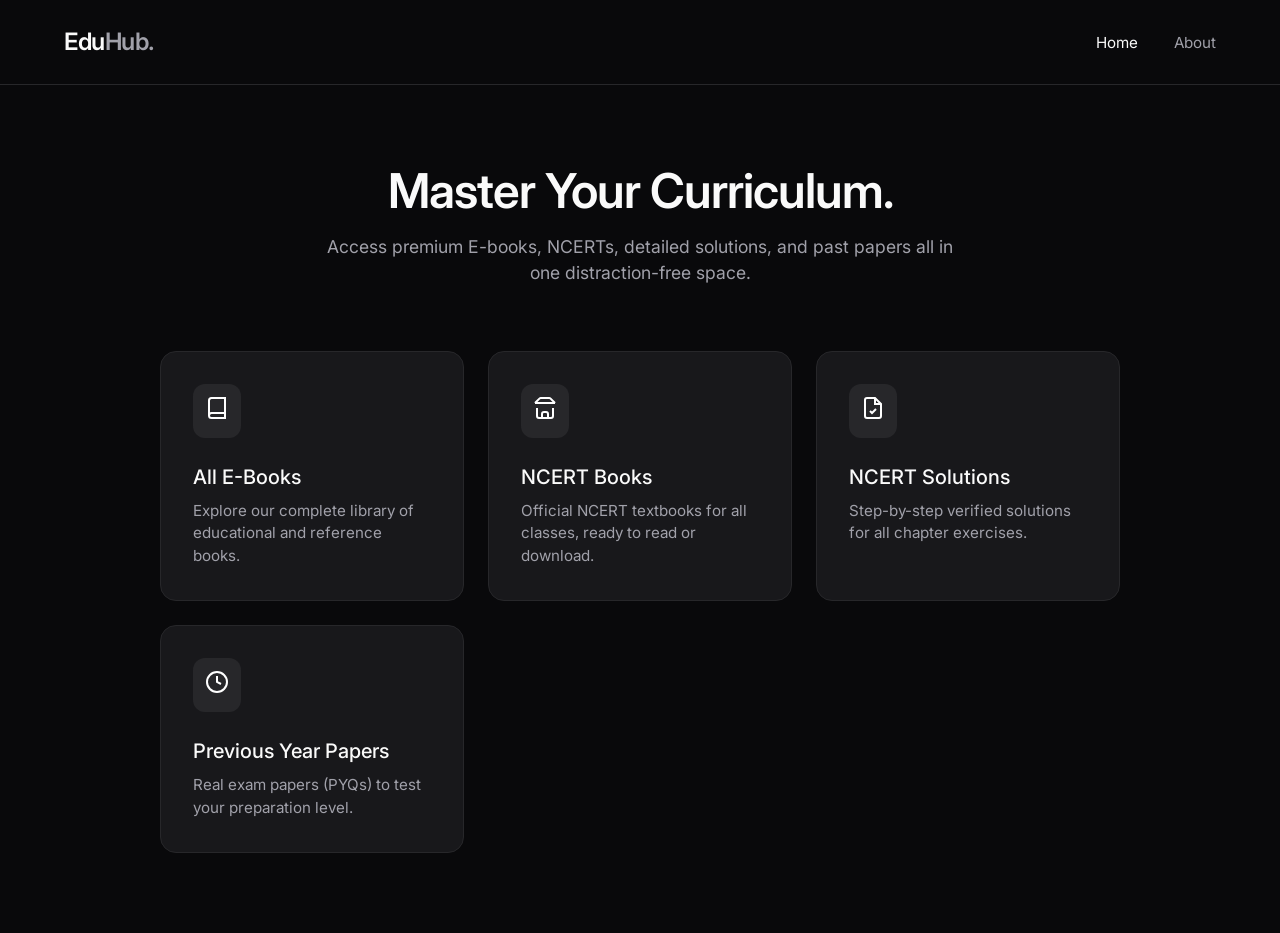
==== index.html @ a1a1a80e "Update index.html" ====
<!DOCTYPE html>
<html lang="en">
<head>
    <meta charset="UTF-8">
    <meta name="viewport" content="width=device-width, initial-scale=1.0">
    <title>EduHub | Premium Learning</title>
    <link rel="preconnect" href="https://fonts.googleapis.com">
    <link rel="preconnect" href="https://fonts.gstatic.com" crossorigin>
    <link href="https://fonts.googleapis.com/css2?family=Inter:wght@400;500;600&display=swap" rel="stylesheet">
    <link rel="stylesheet" href="style.css">
</head>
<body>

    <nav class="navbar">
        <div class="logo">Edu<span>Hub.</span></div>
        <div class="nav-links">
            <a href="#" class="active">Home</a>
            <a href="#">About</a>
        </div>
    </nav>

    <header class="hero">
        <h1 class="hero-title">Master Your Curriculum.</h1>
        <p class="hero-subtitle">Access premium E-books, NCERTs, detailed solutions, and past papers all in one distraction-free space.</p>
    </header>

    <main class="container">
        <div class="category-grid">
            
           <a href="ebooks.html" style="text-decoration: none; color: inherit;">
    <div class="category-card" data-target="all-books">
        <div class="card-icon">
           <svg width="24" height="24" viewBox="0 0 24 24" fill="none" stroke="currentColor" stroke-width="2"><path d="M4 19.5v-15A2.5 2.5 0 0 1 6.5 2H20v20H6.5a2.5 2.5 0 0 1 0-5H20"></path></svg>
        </div>
        <h3>All E-Books</h3>
        <p>Explore our complete library of educational and reference books.</p>
    </div>
           </a>
            

            <div class="category-card" data-target="ncert-books">
                <div class="card-icon">
                    <svg width="24" height="24" viewBox="0 0 24 24" fill="none" stroke="currentColor" stroke-width="2"><path d="m2 7 4.41-4.41A2 2 0 0 1 7.83 2h8.34a2 2 0 0 1 1.42.59L22 7"></path><path d="M4 12v8a2 2 0 0 0 2 2h12a2 2 0 0 0 2-2v-8"></path><path d="M15 22v-4a2 2 0 0 0-2-2h-2a2 2 0 0 0-2 2v4"></path><path d="M2 7h20"></path></svg>
                </div>
                <h3>NCERT Books</h3>
                <p>Official NCERT textbooks for all classes, ready to read or download.</p>
            </div>

            <div class="category-card" data-target="ncert-solutions">
                <div class="card-icon">
                    <svg width="24" height="24" viewBox="0 0 24 24" fill="none" stroke="currentColor" stroke-width="2"><path d="M14 2H6a2 2 0 0 0-2 2v16a2 2 0 0 0 2 2h12a2 2 0 0 0 2-2V8z"></path><path d="M14 2v6h6"></path><path d="m9 15 2 2 4-4"></path></svg>
                </div>
                <h3>NCERT Solutions</h3>
                <p>Step-by-step verified solutions for all chapter exercises.</p>
            </div>

            <div class="category-card" data-target="pyq-papers">
                <div class="card-icon">
                    <svg width="24" height="24" viewBox="0 0 24 24" fill="none" stroke="currentColor" stroke-width="2"><circle cx="12" cy="12" r="10"></circle><polyline points="12 6 12 12 16 14"></polyline></svg>
                </div>
                <h3>Previous Year Papers</h3>
                <p>Real exam papers (PYQs) to test your preparation level.</p>
            </div>

        </div>
    </main>

    <script src="script.js"></script>
</body>
</html>
---- style.css ----
/* ==================== VARIABLES ==================== */
:root {
    --bg-main: #09090b; /* Very dark zinc */
    --bg-card: #18181b; /* Slightly lighter zinc for cards */
    --text-primary: #fafafa;
    --text-muted: #a1a1aa;
    --border-color: #27272a;
    --accent: #ffffff;
    --font-main: 'Inter', sans-serif;
}

* {
    margin: 0;
    padding: 0;
    box-sizing: border-box;
}

body {
    font-family: var(--font-main);
    background-color: var(--bg-main);
    color: var(--text-primary);
    line-height: 1.5;
    -webkit-font-smoothing: antialiased;
}

/* ==================== NAVBAR ==================== */
.navbar {
    display: flex;
    justify-content: space-between;
    align-items: center;
    padding: 1.5rem 5%;
    border-bottom: 1px solid var(--border-color);
}

.logo {
    font-size: 1.5rem;
    font-weight: 600;
    letter-spacing: -0.5px;
}

.logo span {
    color: var(--text-muted);
}

.nav-links a {
    color: var(--text-muted);
    text-decoration: none;
    margin-left: 2rem;
    font-size: 0.95rem;
    transition: color 0.2s;
}

.nav-links a:hover, .nav-links a.active {
    color: var(--text-primary);
}

/* ==================== HERO SECTION ==================== */
.hero {
    text-align: center;
    padding: 5rem 20px 4rem;
    max-width: 700px;
    margin: 0 auto;
}

.hero-title {
    font-size: 3rem;
    font-weight: 600;
    letter-spacing: -1px;
    margin-bottom: 1rem;
    line-height: 1.1;
}

.hero-subtitle {
    font-size: 1.1rem;
    color: var(--text-muted);
}

/* ==================== CATEGORY GRID ==================== */
.container {
    max-width: 1000px;
    margin: 0 auto;
    padding: 0 20px 5rem;
}

.category-grid {
    display: grid;
    grid-template-columns: repeat(auto-fit, minmax(280px, 1fr));
    gap: 1.5rem;
}

.category-card {
    background-color: var(--bg-card);
    border: 1px solid var(--border-color);
    border-radius: 16px;
    padding: 2rem;
    cursor: pointer;
    transition: all 0.3s ease;
    display: flex;
    flex-direction: column;
    align-items: flex-start;
}

.category-card:hover {
    transform: translateY(-5px);
    border-color: #3f3f46;
    background-color: #1f1f22;
    box-shadow: 0 10px 30px rgba(0, 0, 0, 0.5);
}

.card-icon {
    background-color: #27272a;
    padding: 12px;
    border-radius: 12px;
    margin-bottom: 1.5rem;
    color: var(--accent);
}

.category-card h3 {
    font-size: 1.25rem;
    font-weight: 500;
    margin-bottom: 0.5rem;
}

.category-card p {
    font-size: 0.95rem;
    color: var(--text-muted);
}

/* Responsive */
@media (max-width: 600px) {
    .hero-title { font-size: 2.2rem; }
    .category-grid { grid-template-columns: 1fr; }
}
/* ==================== E-BOOKS PAGE STYLING ==================== */

.back-link {
    color: var(--text-muted);
    text-decoration: none;
    font-size: 0.95rem;
    transition: color 0.2s;
}
.back-link:hover { color: var(--text-primary); }

.ebooks-header {
    text-align: center;
    padding: 3rem 20px 2rem;
    max-width: 800px;
    margin: 0 auto;
}

/* Search Box */
.search-box {
    display: flex;
    margin: 2rem auto;
    background: var(--bg-card);
    border: 1px solid var(--border-color);
    border-radius: 50px;
    padding: 5px;
    max-width: 500px;
    transition: border-color 0.3s;
}
.search-box:focus-within { border-color: var(--accent); }
.search-box input {
    flex: 1;
    background: transparent;
    border: none;
    color: var(--text-primary);
    padding: 12px 20px;
    font-size: 1rem;
    outline: none;
}
.search-box button {
    background: var(--accent);
    color: black;
    border: none;
    border-radius: 50px;
    padding: 10px 20px;
    cursor: pointer;
    display: flex;
    align-items: center;
    justify-content: center;
    transition: opacity 0.2s;
}
.search-box button:hover { opacity: 0.8; }

/* Category Chips */
.category-chips {
    display: flex;
    flex-wrap: wrap;
    justify-content: center;
    gap: 10px;
    margin-top: 1.5rem;
}
.chip {
    background: var(--bg-card);
    color: var(--text-muted);
    border: 1px solid var(--border-color);
    padding: 8px 16px;
    border-radius: 20px;
    font-size: 0.9rem;
    cursor: pointer;
    transition: all 0.2s;
}
.chip:hover, .chip.active {
    background: var(--text-primary);
    color: var(--bg-main);
    border-color: var(--text-primary);
}

/* Books Grid */
.ebooks-grid {
    display: grid;
    grid-template-columns: repeat(auto-fill, minmax(200px, 1fr));
    gap: 2rem;
    padding-bottom: 4rem;
}
.book-card {
    background: var(--bg-card);
    border: 1px solid var(--border-color);
    border-radius: 12px;
    overflow: hidden;
    transition: transform 0.3s;
}
.book-card:hover { transform: translateY(-5px); }
.book-cover {
    width: 100%;
    height: 280px;
    object-fit: cover;
    background: #27272a;
}
.book-info { padding: 15px; }
.book-info h3 { font-size: 1.1rem; margin-bottom: 5px; white-space: nowrap; overflow: hidden; text-overflow: ellipsis; }
.book-info p { font-size: 0.85rem; color: var(--text-muted); margin-bottom: 15px; }
.read-btn {
    width: 100%;
    background: #27272a;
    color: white;
    border: none;
    padding: 10px;
    border-radius: 8px;
    cursor: pointer;
    transition: background 0.2s;
}
.read-btn:hover { background: var(--accent); color: black; }

/* Loading Spinner */
.loading-state { text-align: center; padding: 3rem; color: var(--text-muted); }
.spinner {
    width: 40px; height: 40px;
    border: 3px solid var(--border-color);
    border-top: 3px solid var(--accent);
    border-radius: 50%;
    animation: spin 1s linear infinite;
    margin: 0 auto 15px;
}
@keyframes spin { 100% { transform: rotate(360deg); } }

/* Reader Overlay (Popup) */
.reader-overlay {
    position: fixed;
    top: 0; left: 0; width: 100%; height: 100%;
    background: var(--bg-main);
    z-index: 1000;
    display: flex;
    flex-direction: column;
    transform: translateY(100%);
    transition: transform 0.4s cubic-bezier(0.4, 0, 0.2, 1);
}
.reader-overlay.active { transform: translateY(0); }
.reader-header {
    display: flex;
    justify-content: space-between;
    align-items: center;
    padding: 15px 25px;
    border-bottom: 1px solid var(--border-color);
    background: var(--bg-card);
}
.reader-actions { display: flex; gap: 10px; }
.reader-btn {
    padding: 8px 15px;
    border-radius: 6px;
    border: none;
    cursor: pointer;
    font-weight: 500;
}
.download-btn { background: var(--text-primary); color: var(--bg-main); }
.close-btn { background: #ef4444; color: white; }
.reader-content { flex: 1; width: 100%; height: 100%; }
.reader-content iframe { width: 100%; height: 100%; border: none; background: white;}
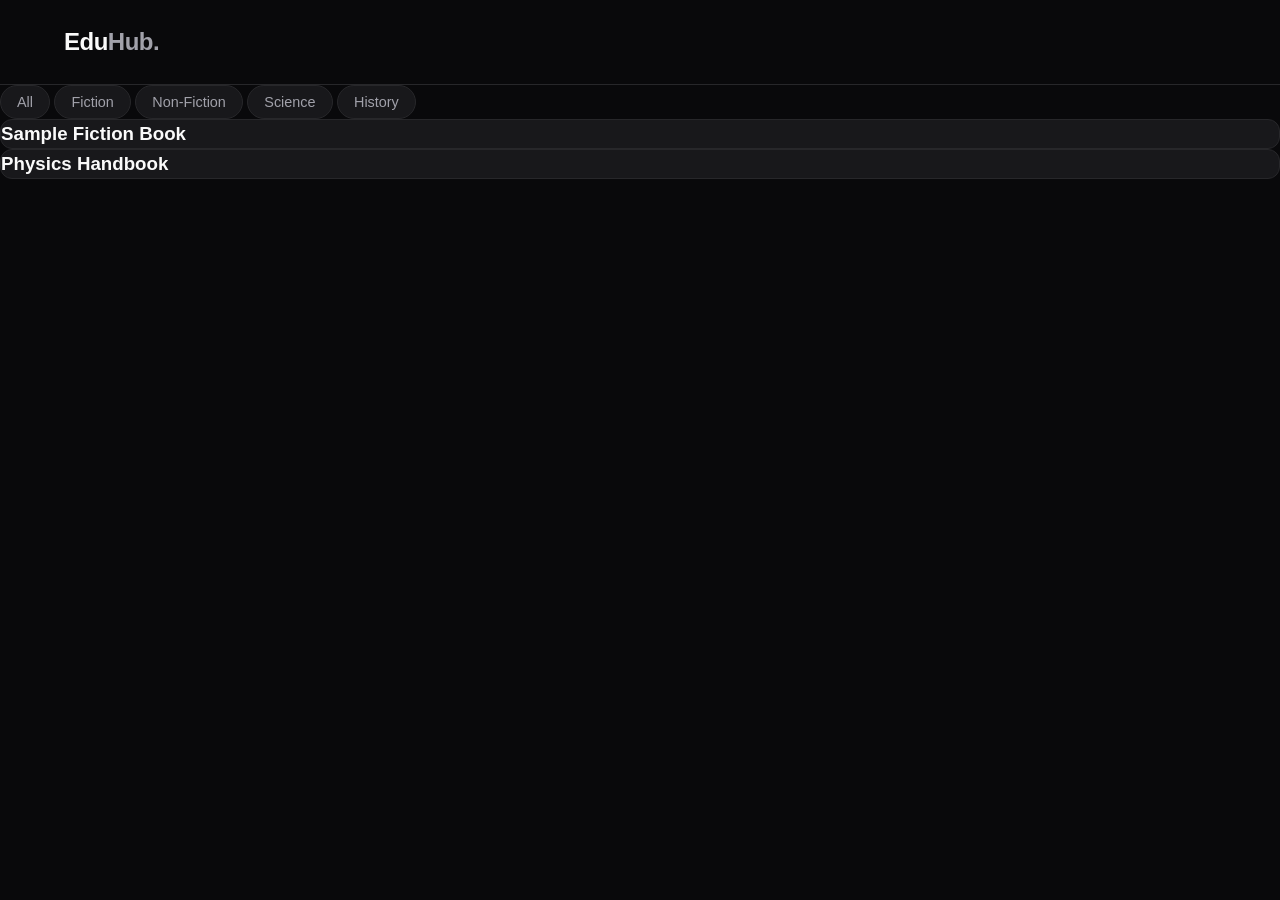
==== commit 51a6464e: "Update index.html" ====
--- a/index.html
+++ b/index.html
@@ -2,69 +2,61 @@
 <html lang="en">
 <head>
     <meta charset="UTF-8">
-    <meta name="viewport" content="width=device-width, initial-scale=1.0">
-    <title>EduHub | Premium Learning</title>
-    <link rel="preconnect" href="https://fonts.googleapis.com">
-    <link rel="preconnect" href="https://fonts.gstatic.com" crossorigin>
-    <link href="https://fonts.googleapis.com/css2?family=Inter:wght@400;500;600&display=swap" rel="stylesheet">
+    <title>Ebooks</title>
     <link rel="stylesheet" href="style.css">
 </head>
 <body>
 
     <nav class="navbar">
         <div class="logo">Edu<span>Hub.</span></div>
-        <div class="nav-links">
-            <a href="#" class="active">Home</a>
-            <a href="#">About</a>
-        </div>
     </nav>
 
-    <header class="hero">
-        <h1 class="hero-title">Master Your Curriculum.</h1>
-        <p class="hero-subtitle">Access premium E-books, NCERTs, detailed solutions, and past papers all in one distraction-free space.</p>
-    </header>
+    <section class="filters">
 
-    <main class="container">
-        <div class="category-grid">
-            
-           <a href="ebooks.html" style="text-decoration: none; color: inherit;">
-    <div class="category-card" data-target="all-books">
-        <div class="card-icon">
-           <svg width="24" height="24" viewBox="0 0 24 24" fill="none" stroke="currentColor" stroke-width="2"><path d="M4 19.5v-15A2.5 2.5 0 0 1 6.5 2H20v20H6.5a2.5 2.5 0 0 1 0-5H20"></path></svg>
+        <button class="chip" data-topic="all">All</button>
+
+        <button class="chip" data-topic="fiction">Fiction</button>
+
+        <button class="chip" data-topic="non-fiction">Non-Fiction</button>
+
+        <button class="chip" data-topic="science">Science</button>
+
+        <button class="chip" data-topic="history">History</button>
+
+    </section>
+
+    <section class="books">
+        <div class="book-card" data-topic="fiction">
+            <h3>Sample Fiction Book</h3>
         </div>
-        <h3>All E-Books</h3>
-        <p>Explore our complete library of educational and reference books.</p>
-    </div>
-           </a>
-            
 
-            <div class="category-card" data-target="ncert-books">
-                <div class="card-icon">
-                    <svg width="24" height="24" viewBox="0 0 24 24" fill="none" stroke="currentColor" stroke-width="2"><path d="m2 7 4.41-4.41A2 2 0 0 1 7.83 2h8.34a2 2 0 0 1 1.42.59L22 7"></path><path d="M4 12v8a2 2 0 0 0 2 2h12a2 2 0 0 0 2-2v-8"></path><path d="M15 22v-4a2 2 0 0 0-2-2h-2a2 2 0 0 0-2 2v4"></path><path d="M2 7h20"></path></svg>
-                </div>
-                <h3>NCERT Books</h3>
-                <p>Official NCERT textbooks for all classes, ready to read or download.</p>
-            </div>
+        <div class="book-card" data-topic="science">
+            <h3>Physics Handbook</h3>
+        </div>
+    </section>
 
-            <div class="category-card" data-target="ncert-solutions">
-                <div class="card-icon">
-                    <svg width="24" height="24" viewBox="0 0 24 24" fill="none" stroke="currentColor" stroke-width="2"><path d="M14 2H6a2 2 0 0 0-2 2v16a2 2 0 0 0 2 2h12a2 2 0 0 0 2-2V8z"></path><path d="M14 2v6h6"></path><path d="m9 15 2 2 4-4"></path></svg>
-                </div>
-                <h3>NCERT Solutions</h3>
-                <p>Step-by-step verified solutions for all chapter exercises.</p>
-            </div>
+    <script>
+        const chips = document.querySelectorAll('.chip');
+        const books = document.querySelectorAll('.book-card');
 
-            <div class="category-card" data-target="pyq-papers">
-                <div class="card-icon">
-                    <svg width="24" height="24" viewBox="0 0 24 24" fill="none" stroke="currentColor" stroke-width="2"><circle cx="12" cy="12" r="10"></circle><polyline points="12 6 12 12 16 14"></polyline></svg>
-                </div>
-                <h3>Previous Year Papers</h3>
-                <p>Real exam papers (PYQs) to test your preparation level.</p>
-            </div>
+        chips.forEach(chip => {
+            chip.addEventListener('click', () => {
 
-        </div>
-    </main>
+                chips.forEach(c => c.classList.remove('active'));
+                chip.classList.add('active');
 
-    <script src="script.js"></script>
+                const topic = chip.dataset.topic;
+
+                books.forEach(book => {
+                    if (topic === "all" || book.dataset.topic === topic) {
+                        book.style.display = "block";
+                    } else {
+                        book.style.display = "none";
+                    }
+                });
+            });
+        });
+    </script>
+
 </body>
 </html>
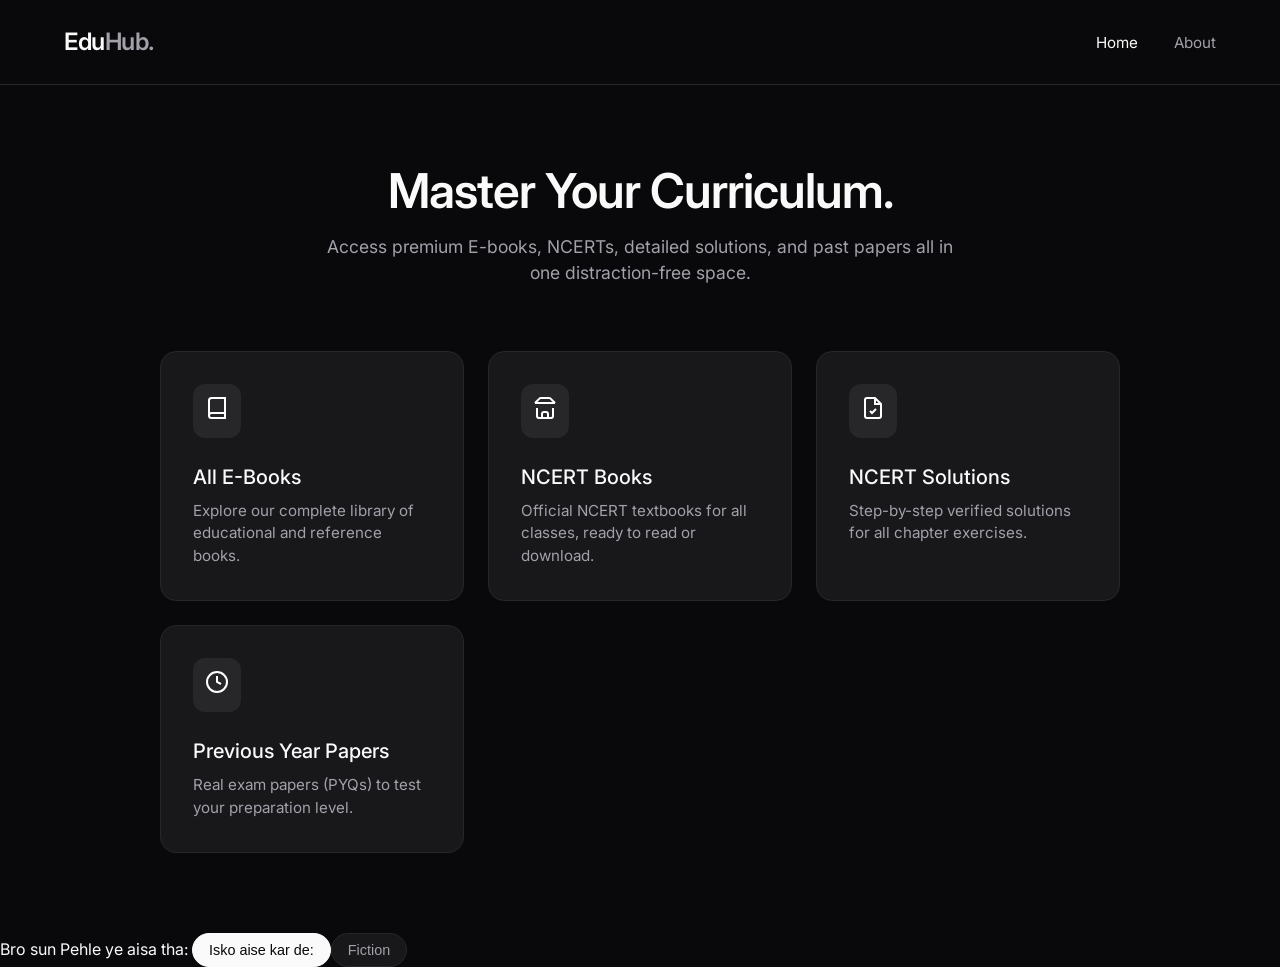
==== commit 7e671f37: "Update index.html" ====
--- a/index.html
+++ b/index.html
@@ -1,62 +1,75 @@
-<!DOCTYPE html>
-<html lang="en">
-<head>
-    <meta charset="UTF-8">
-    <title>Ebooks</title>
-    <link rel="stylesheet" href="style.css">
-</head>
-<body>
+<!DOCTYPE html>  <html lang="en">  
+<head>  
+    <meta charset="UTF-8">  
+    <meta name="viewport" content="width=device-width, initial-scale=1.0">  
+    <title>EduHub | Premium Learning</title>  
+    <link rel="preconnect" href="https://fonts.googleapis.com">  
+    <link rel="preconnect" href="https://fonts.gstatic.com" crossorigin>  
+    <link href="https://fonts.googleapis.com/css2?family=Inter:wght@400;500;600&display=swap" rel="stylesheet">  
+    <link rel="stylesheet" href="style.css">  
+</head>  
+<body>  <nav class="navbar">  
+    <div class="logo">Edu<span>Hub.</span></div>  
+    <div class="nav-links">  
+        <a href="#" class="active">Home</a>  
+        <a href="#">About</a>  
+    </div>  
+</nav>  
 
-    <nav class="navbar">
-        <div class="logo">Edu<span>Hub.</span></div>
-    </nav>
+<header class="hero">  
+    <h1 class="hero-title">Master Your Curriculum.</h1>  
+    <p class="hero-subtitle">Access premium E-books, NCERTs, detailed solutions, and past papers all in one distraction-free space.</p>  
+</header>  
 
-    <section class="filters">
+<main class="container">  
+    <div class="category-grid">  
+          
+       <a href="ebooks.html" style="text-decoration: none; color: inherit;">  
+<div class="category-card" data-target="all-books">  
+    <div class="card-icon">  
+       <svg width="24" height="24" viewBox="0 0 24 24" fill="none" stroke="currentColor" stroke-width="2"><path d="M4 19.5v-15A2.5 2.5 0 0 1 6.5 2H20v20H6.5a2.5 2.5 0 0 1 0-5H20"></path></svg>  
+    </div>  
+    <h3>All E-Books</h3>  
+    <p>Explore our complete library of educational and reference books.</p>  
+</div>  
+       </a>  
+          
 
-        <button class="chip" data-topic="all">All</button>
+        <div class="category-card" data-target="ncert-books">  
+            <div class="card-icon">  
+                <svg width="24" height="24" viewBox="0 0 24 24" fill="none" stroke="currentColor" stroke-width="2"><path d="m2 7 4.41-4.41A2 2 0 0 1 7.83 2h8.34a2 2 0 0 1 1.42.59L22 7"></path><path d="M4 12v8a2 2 0 0 0 2 2h12a2 2 0 0 0 2-2v-8"></path><path d="M15 22v-4a2 2 0 0 0-2-2h-2a2 2 0 0 0-2 2v4"></path><path d="M2 7h20"></path></svg>  
+            </div>  
+            <h3>NCERT Books</h3>  
+            <p>Official NCERT textbooks for all classes, ready to read or download.</p>  
+        </div>  
 
-        <button class="chip" data-topic="fiction">Fiction</button>
+        <div class="category-card" data-target="ncert-solutions">  
+            <div class="card-icon">  
+                <svg width="24" height="24" viewBox="0 0 24 24" fill="none" stroke="currentColor" stroke-width="2"><path d="M14 2H6a2 2 0 0 0-2 2v16a2 2 0 0 0 2 2h12a2 2 0 0 0 2-2V8z"></path><path d="M14 2v6h6"></path><path d="m9 15 2 2 4-4"></path></svg>  
+            </div>  
+            <h3>NCERT Solutions</h3>  
+            <p>Step-by-step verified solutions for all chapter exercises.</p>  
+        </div>  
 
-        <button class="chip" data-topic="non-fiction">Non-Fiction</button>
+        <div class="category-card" data-target="pyq-papers">  
+            <div class="card-icon">  
+                <svg width="24" height="24" viewBox="0 0 24 24" fill="none" stroke="currentColor" stroke-width="2"><circle cx="12" cy="12" r="10"></circle><polyline points="12 6 12 12 16 14"></polyline></svg>  
+            </div>  
+            <h3>Previous Year Papers</h3>  
+            <p>Real exam papers (PYQs) to test your preparation level.</p>  
+        </div>  
 
-        <button class="chip" data-topic="science">Science</button>
+    </div>  
+</main>  
 
-        <button class="chip" data-topic="history">History</button>
+<script src="script.js"></script>
 
-    </section>
+</body>  
+</html>  Bro sun
 
-    <section class="books">
-        <div class="book-card" data-topic="fiction">
-            <h3>Sample Fiction Book</h3>
-        </div>
+Pehle ye aisa tha: <button class="chip active" data-topic="fiction">
+Isko aise kar de:
 
-        <div class="book-card" data-topic="science">
-            <h3>Physics Handbook</h3>
-        </div>
-    </section>
+<button class="chip" data-topic="fiction">Fiction</button>
 
-    <script>
-        const chips = document.querySelectorAll('.chip');
-        const books = document.querySelectorAll('.book-card');
-
-        chips.forEach(chip => {
-            chip.addEventListener('click', () => {
-
-                chips.forEach(c => c.classList.remove('active'));
-                chip.classList.add('active');
-
-                const topic = chip.dataset.topic;
-
-                books.forEach(book => {
-                    if (topic === "all" || book.dataset.topic === topic) {
-                        book.style.display = "block";
-                    } else {
-                        book.style.display = "none";
-                    }
-                });
-            });
-        });
-    </script>
-
-</body>
-</html>
+    
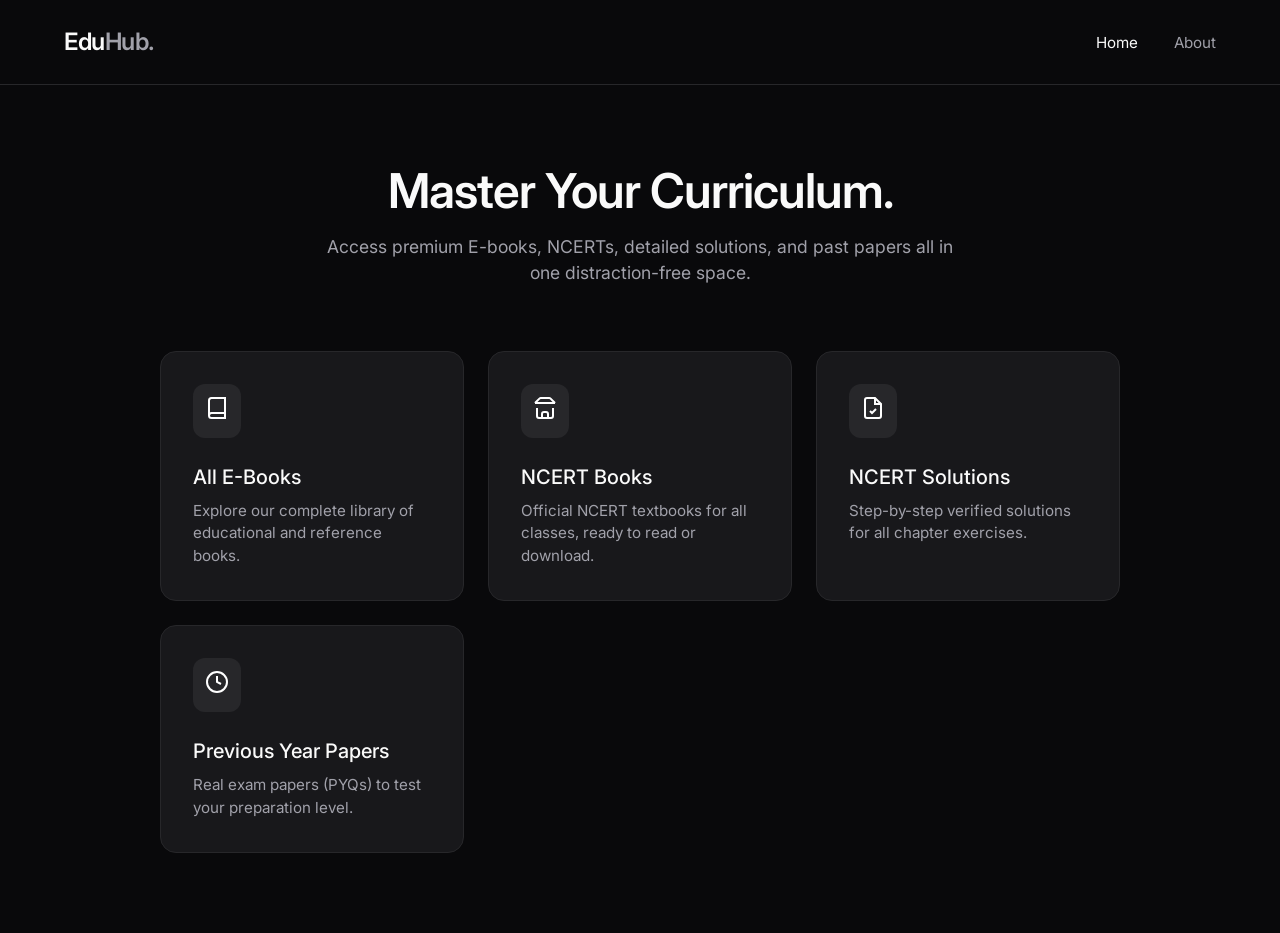
==== commit 439d6e99: "Update index.html" ====
--- a/index.html
+++ b/index.html
@@ -65,11 +65,4 @@
 <script src="script.js"></script>
 
 </body>  
-</html>  Bro sun
-
-Pehle ye aisa tha: <button class="chip active" data-topic="fiction">
-Isko aise kar de:
-
-<button class="chip" data-topic="fiction">Fiction</button>
-
-    
+</html>  
--- a/style.css
+++ b/style.css
@@ -287,3 +287,219 @@
 .close-btn { background: #ef4444; color: white; }
 .reader-content { flex: 1; width: 100%; height: 100%; }
 .reader-content iframe { width: 100%; height: 100%; border: none; background: white;}
+/* ==================== MASTER READER STYLING ==================== */
+
+.reader-body {
+    background-color: #000000; /* Pure black for immersive reading */
+    overflow: hidden; /* Hide main scrollbar, we will scroll inside container */
+    margin: 0;
+    padding: 0;
+    height: 100vh;
+    width: 100vw;
+    display: flex;
+    flex-direction: column;
+}
+
+/* Auto-hiding Topbar */
+.reader-topbar {
+    position: fixed;
+    top: 0;
+    left: 0;
+    width: 100%;
+    height: 60px;
+    background: rgba(15, 15, 15, 0.95);
+    backdrop-filter: blur(10px);
+    border-bottom: 1px solid #27272a;
+    display: flex;
+    justify-content: space-between;
+    align-items: center;
+    padding: 0 20px;
+    z-index: 9999;
+    transform: translateY(0);
+    transition: transform 0.3s ease-in-out;
+}
+
+.reader-topbar.hidden {
+    transform: translateY(-100%);
+}
+
+.reader-left, .reader-right {
+    display: flex;
+    align-items: center;
+    gap: 15px;
+}
+
+.reader-book-title {
+    font-size: 1.1rem;
+    font-weight: 500;
+    color: #e4e4e7;
+    white-space: nowrap;
+    overflow: hidden;
+    text-overflow: ellipsis;
+    max-width: 50vw;
+    margin: 0;
+}
+
+.icon-btn {
+    background: transparent;
+    border: none;
+    color: #a1a1aa;
+    cursor: pointer;
+    display: flex;
+    align-items: center;
+    justify-content: center;
+    padding: 8px;
+    border-radius: 8px;
+    transition: all 0.2s;
+}
+
+.icon-btn:hover {
+    color: #ffffff;
+    background: #27272a;
+}
+
+.icon-btn.download-btn {
+    background: #ffffff;
+    color: #000000;
+    padding: 6px 14px;
+    gap: 6px;
+    font-size: 0.9rem;
+    font-weight: 600;
+}
+.icon-btn.download-btn:hover {
+    background: #e4e4e7;
+}
+
+/* Reader Container Area */
+.reader-container {
+    flex: 1;
+    width: 100%;
+    height: 100vh;
+    overflow-y: auto;
+    overflow-x: hidden;
+    position: relative;
+    scroll-behavior: smooth;
+}
+
+/* Custom Scrollbar for Reader */
+.reader-container::-webkit-scrollbar { width: 6px; }
+.reader-container::-webkit-scrollbar-track { background: transparent; }
+.reader-container::-webkit-scrollbar-thumb { background: #3f3f46; border-radius: 10px; }
+
+.content-wrapper {
+    width: 100%;
+    height: 100%;
+}
+
+.content-wrapper iframe {
+    width: 100%;
+    height: 100%;
+    border: none;
+    background-color: #000;
+}
+
+/* Manga Mode Specifics */
+.manga-mode {
+    display: flex;
+    flex-direction: column;
+    align-items: center;
+    padding-top: 60px; /* Space for topbar */
+}
+
+.manga-page {
+    max-width: 100%;
+    width: auto;
+    height: auto;
+    margin-bottom: 0px; /* Seamless strip */
+    display: block;
+}
+
+/* Loader */
+.reader-loader {
+    position: absolute;
+    top: 50%;
+    left: 50%;
+    transform: translate(-50%, -50%);
+    display: flex;
+    flex-direction: column;
+    align-items: center;
+    color: #a1a1aa;
+}
+    <div class="request-modal-overlay" id="requestModal">
+        <div class="request-modal">
+            <div class="modal-header">
+                <h3>Request a Book</h3>
+                <button id="closeRequestBtn" class="close-icon">✖</button>
+            </div>
+            <div class="modal-body">
+                <p>Tell us which book you need. We will add it to the library within <strong>48 Hours!</strong> ⏳</p>
+                <input type="text" id="reqName" placeholder="Your Name" autocomplete="off">
+                <input type="text" id="reqBook" placeholder="Book Name & Author">
+                <button id="sendRequestBtn" class="submit-req-btn">
+                    <svg width="20" height="20" viewBox="0 0 24 24" fill="white" stroke="currentColor" stroke-width="0"><path d="M17.472 14.382c-.297-.149-1.758-.867-2.03-.967-.273-.099-.471-.148-.67.15-.197.297-.767.966-.94 1.164-.173.199-.347.223-.644.075-.297-.15-1.255-.463-2.39-1.475-.883-.788-1.48-1.761-1.653-2.059-.173-.297-.018-.458.13-.606.134-.133.298-.347.446-.52.149-.174.198-.298.298-.497.099-.198.05-.371-.025-.52-.075-.149-.669-1.612-.916-2.207-.242-.579-.487-.5-.669-.51a12.8 12.8 0 0 0-.57-.01c-.198 0-.52.074-.792.372-.272.297-1.04 1.016-1.04 2.479 0 1.462 1.065 2.875 1.213 3.074.149.198 2.096 3.2 5.077 4.487.709.306 1.262.489 1.694.625.712.227 1.36.195 1.871.118.571-.085 1.758-.719 2.006-1.413.248-.694.248-1.289.173-1.413-.074-.124-.272-.198-.57-.347m-5.421 7.403h-.004a9.87 9.87 0 0 1-5.031-1.378l-.361-.214-3.741.982.998-3.648-.235-.374a9.86 9.86 0 0 1-1.51-5.26c.001-5.45 4.436-9.884 9.888-9.884 2.64 0 5.122 1.03 6.988 2.898a9.825 9.825 0 0 1 2.893 6.994c-.003 5.45-4.437 9.884-9.885 9.884m8.413-18.297A11.815 11.815 0 0 0 12.05 0C5.495 0 .16 5.335.157 11.892c0 2.096.547 4.142 1.588 5.945L.057 24l6.305-1.654a11.882 11.882 0 0 0 5.683 1.448h.005c6.554 0 11.89-5.335 11.893-11.893a11.821 11.821 0 0 0-3.48-8.413z"/></svg>
+                    Send Request to Admin
+                </button>
+            </div>
+        </div>
+    </div>
+/* ==================== REQUEST A BOOK UI ==================== */
+.request-btn {
+    background: #ffffff;
+    color: #000000;
+    font-weight: 600;
+    padding: 12px 24px;
+    border-radius: 50px;
+    border: none;
+    cursor: pointer;
+    font-size: 0.95rem;
+    display: inline-flex;
+    align-items: center;
+    gap: 8px;
+    transition: transform 0.2s, opacity 0.2s;
+    box-shadow: 0 4px 15px rgba(255, 255, 255, 0.1);
+}
+.request-btn:hover {
+    transform: translateY(-3px);
+    opacity: 0.9;
+}
+
+/* Modal Styling */
+.request-modal-overlay {
+    position: fixed; top: 0; left: 0; width: 100%; height: 100%;
+    background: rgba(0,0,0,0.8); backdrop-filter: blur(5px);
+    z-index: 2000; display: flex; justify-content: center; align-items: center;
+    opacity: 0; pointer-events: none; transition: 0.3s ease-in-out;
+}
+.request-modal-overlay.active { opacity: 1; pointer-events: auto; }
+
+.request-modal {
+    background: #09090b; border: 1px solid #27272a; border-radius: 16px;
+    width: 90%; max-width: 400px; padding: 25px;
+    transform: translateY(30px); transition: 0.4s cubic-bezier(0.175, 0.885, 0.32, 1.275);
+    box-shadow: 0 10px 30px rgba(0,0,0,0.5);
+}
+.request-modal-overlay.active .request-modal { transform: translateY(0); }
+
+.modal-header { display: flex; justify-content: space-between; align-items: center; margin-bottom: 15px; }
+.modal-header h3 { margin: 0; color: #ffffff; font-size: 1.3rem; }
+.close-icon { background: transparent; border: none; color: #a1a1aa; cursor: pointer; font-size: 1.2rem; }
+.close-icon:hover { color: #ef4444; }
+
+.modal-body p { color: #a1a1aa; font-size: 0.9rem; margin-bottom: 20px; line-height: 1.5; }
+.modal-body strong { color: #ffffff; }
+
+.modal-body input {
+    width: 100%; background: #18181b; border: 1px solid #27272a;
+    color: #ffffff; padding: 14px; border-radius: 10px; margin-bottom: 15px;
+    outline: none; font-size: 0.95rem; transition: border-color 0.2s;
+    box-sizing: border-box;
+}
+.modal-body input:focus { border-color: #ffffff; }
+
+.submit-req-btn {
+    width: 100%; background: #25D366; color: #ffffff; border: none;
+    padding: 14px; border-radius: 10px; font-weight: 600; cursor: pointer;
+    font-size: 1rem; display: flex; justify-content: center; align-items: center; gap: 8px;
+    transition: background 0.2s;
+}
+.submit-req-btn:hover { background: #1ebd57; }
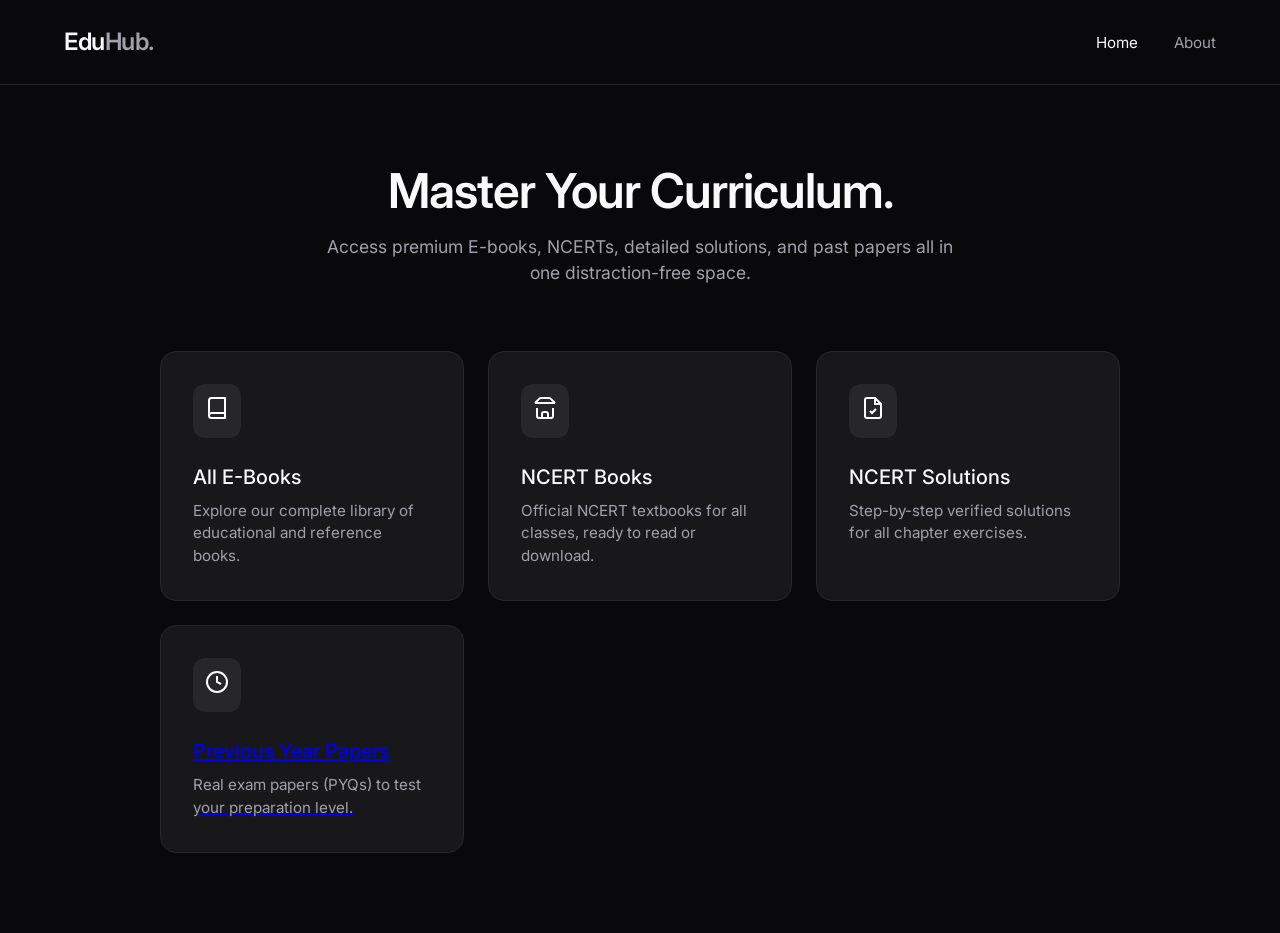
==== commit b03559cb: "Update index.html" ====
--- a/index.html
+++ b/index.html
@@ -12,7 +12,7 @@
     <div class="logo">Edu<span>Hub.</span></div>  
     <div class="nav-links">  
         <a href="#" class="active">Home</a>  
-        <a href="#">About</a>  
+        <a href="about.html">About</a>
     </div>  
 </nav>  
 
@@ -53,7 +53,8 @@
 
         <div class="category-card" data-target="pyq-papers">  
             <div class="card-icon">  
-                <svg width="24" height="24" viewBox="0 0 24 24" fill="none" stroke="currentColor" stroke-width="2"><circle cx="12" cy="12" r="10"></circle><polyline points="12 6 12 12 16 14"></polyline></svg>  
+                <svg width="24" height="24" viewBox="0 0 24 24" fill="none" stroke="currentColor" stroke-width="2"><circle cx="12" cy="12" r="10"></circle><polyline points="12 6 12 12 16 14"></polyline></svg>
+                <a href="pyqs.html">
             </div>  
             <h3>Previous Year Papers</h3>  
             <p>Real exam papers (PYQs) to test your preparation level.</p>  
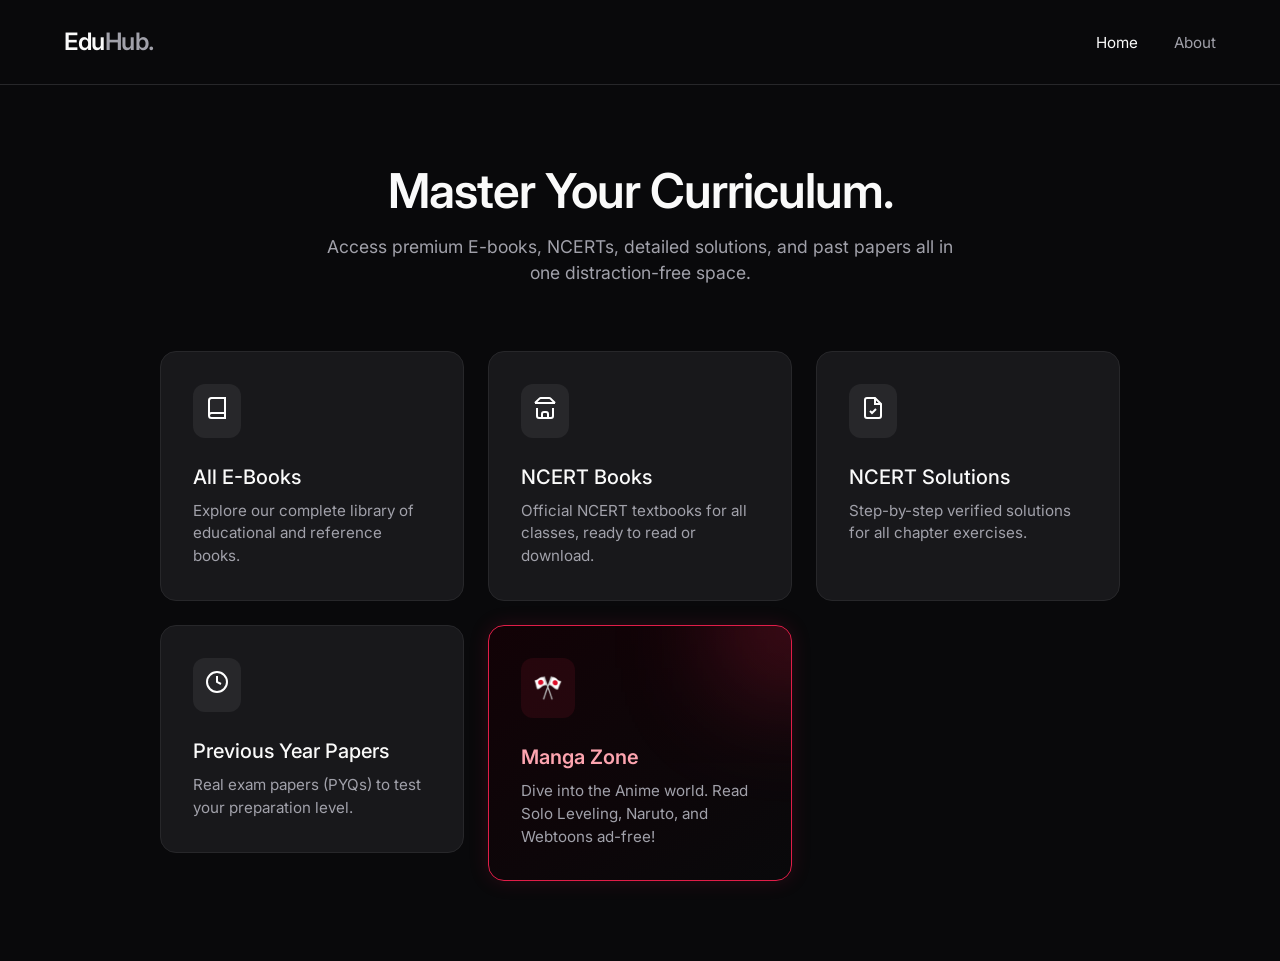
==== commit f40906e4: "Update index.html" ====
--- a/index.html
+++ b/index.html
@@ -1,4 +1,5 @@
-<!DOCTYPE html>  <html lang="en">  
+<!DOCTYPE html>  
+<html lang="en">  
 <head>  
     <meta charset="UTF-8">  
     <meta name="viewport" content="width=device-width, initial-scale=1.0">  
@@ -8,7 +9,9 @@
     <link href="https://fonts.googleapis.com/css2?family=Inter:wght@400;500;600&display=swap" rel="stylesheet">  
     <link rel="stylesheet" href="style.css">  
 </head>  
-<body>  <nav class="navbar">  
+<body>  
+
+<nav class="navbar">  
     <div class="logo">Edu<span>Hub.</span></div>  
     <div class="nav-links">  
         <a href="#" class="active">Home</a>  
@@ -24,16 +27,15 @@
 <main class="container">  
     <div class="category-grid">  
           
-       <a href="ebooks.html" style="text-decoration: none; color: inherit;">  
-<div class="category-card" data-target="all-books">  
-    <div class="card-icon">  
-       <svg width="24" height="24" viewBox="0 0 24 24" fill="none" stroke="currentColor" stroke-width="2"><path d="M4 19.5v-15A2.5 2.5 0 0 1 6.5 2H20v20H6.5a2.5 2.5 0 0 1 0-5H20"></path></svg>  
-    </div>  
-    <h3>All E-Books</h3>  
-    <p>Explore our complete library of educational and reference books.</p>  
-</div>  
-       </a>  
-          
+        <a href="ebooks.html" style="text-decoration: none; color: inherit;">  
+            <div class="category-card" data-target="all-books">  
+                <div class="card-icon">  
+                   <svg width="24" height="24" viewBox="0 0 24 24" fill="none" stroke="currentColor" stroke-width="2"><path d="M4 19.5v-15A2.5 2.5 0 0 1 6.5 2H20v20H6.5a2.5 2.5 0 0 1 0-5H20"></path></svg>  
+                </div>  
+                <h3>All E-Books</h3>  
+                <p>Explore our complete library of educational and reference books.</p>  
+            </div>  
+        </a>  
 
         <div class="category-card" data-target="ncert-books">  
             <div class="card-icon">  
@@ -51,14 +53,26 @@
             <p>Step-by-step verified solutions for all chapter exercises.</p>  
         </div>  
 
-        <div class="category-card" data-target="pyq-papers">  
-            <div class="card-icon">  
-                <svg width="24" height="24" viewBox="0 0 24 24" fill="none" stroke="currentColor" stroke-width="2"><circle cx="12" cy="12" r="10"></circle><polyline points="12 6 12 12 16 14"></polyline></svg>
-                <a href="pyqs.html">
+        <a href="pyqs.html" style="text-decoration: none; color: inherit;">
+            <div class="category-card" data-target="pyq-papers">  
+                <div class="card-icon">  
+                    <svg width="24" height="24" viewBox="0 0 24 24" fill="none" stroke="currentColor" stroke-width="2"><circle cx="12" cy="12" r="10"></circle><polyline points="12 6 12 12 16 14"></polyline></svg>
+                </div>  
+                <h3>Previous Year Papers</h3>  
+                <p>Real exam papers (PYQs) to test your preparation level.</p>  
             </div>  
-            <h3>Previous Year Papers</h3>  
-            <p>Real exam papers (PYQs) to test your preparation level.</p>  
-        </div>  
+        </a>
+        
+        <a href="manga/index.html" style="text-decoration: none; color: inherit;">  
+            <div class="category-card" style="border-color: #e11d48; box-shadow: 0 0 20px rgba(225, 29, 72, 0.15); background: linear-gradient(145deg, #120206, #09090b); position: relative; overflow: hidden;">  
+                <div style="position: absolute; top: -50px; right: -50px; width: 100px; height: 100px; background: #e11d48; filter: blur(60px); opacity: 0.5;"></div>
+                <div class="card-icon" style="color: #e11d48; background: rgba(225, 29, 72, 0.1); font-size: 24px; display: flex; align-items: center; justify-content: center;">  
+                    🎌
+                </div>  
+                <h3 style="color: #fda4af; font-weight: 600;">Manga Zone</h3>  
+                <p style="color: #a1a1aa;">Dive into the Anime world. Read Solo Leveling, Naruto, and Webtoons ad-free!</p>  
+            </div>  
+        </a>
 
     </div>  
 </main>  
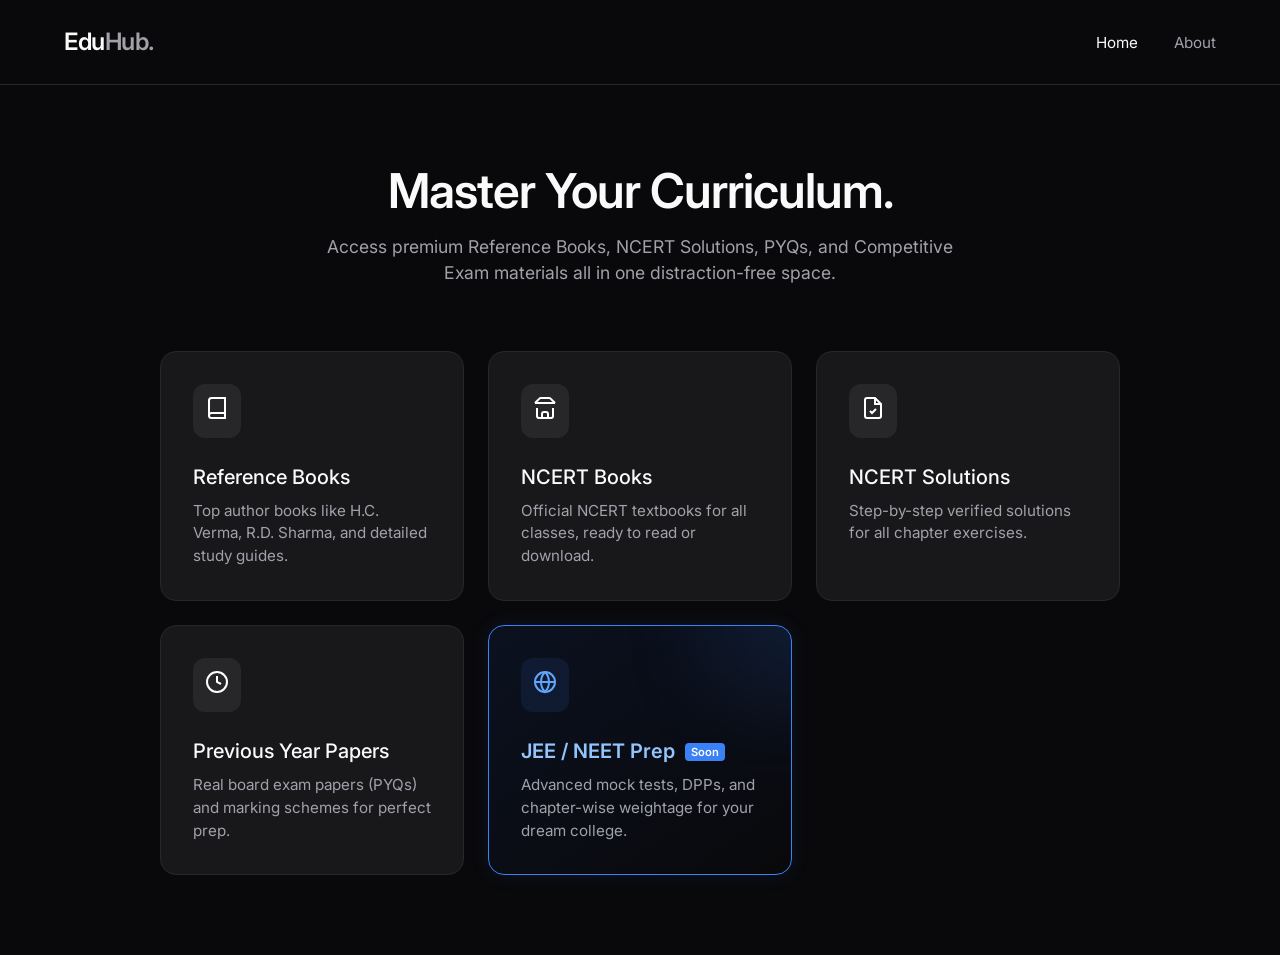
==== commit 02fc333d: "Update index.html" ====
--- a/index.html
+++ b/index.html
@@ -3,10 +3,9 @@
 <head>  
     <meta charset="UTF-8">  
     <meta name="viewport" content="width=device-width, initial-scale=1.0">  
-    <title>EduHub | Premium Learning</title>  
-    <link rel="preconnect" href="https://fonts.googleapis.com">  
+    <title>EduHub | The Ultimate Study Resource</title> <link rel="preconnect" href="https://fonts.googleapis.com">  
     <link rel="preconnect" href="https://fonts.gstatic.com" crossorigin>  
-    <link href="https://fonts.googleapis.com/css2?family=Inter:wght@400;500;600&display=swap" rel="stylesheet">  
+    <link href="https://fonts.googleapis.com/css2?family=Inter:wght@400;500;600;700&display=swap" rel="stylesheet">  
     <link rel="stylesheet" href="style.css">  
 </head>  
 <body>  
@@ -21,7 +20,7 @@
 
 <header class="hero">  
     <h1 class="hero-title">Master Your Curriculum.</h1>  
-    <p class="hero-subtitle">Access premium E-books, NCERTs, detailed solutions, and past papers all in one distraction-free space.</p>  
+    <p class="hero-subtitle">Access premium Reference Books, NCERT Solutions, PYQs, and Competitive Exam materials all in one distraction-free space.</p>  
 </header>  
 
 <main class="container">  
@@ -32,8 +31,8 @@
                 <div class="card-icon">  
                    <svg width="24" height="24" viewBox="0 0 24 24" fill="none" stroke="currentColor" stroke-width="2"><path d="M4 19.5v-15A2.5 2.5 0 0 1 6.5 2H20v20H6.5a2.5 2.5 0 0 1 0-5H20"></path></svg>  
                 </div>  
-                <h3>All E-Books</h3>  
-                <p>Explore our complete library of educational and reference books.</p>  
+                <h3>Reference Books</h3>  
+                <p>Top author books like H.C. Verma, R.D. Sharma, and detailed study guides.</p>  
             </div>  
         </a>  
 
@@ -59,18 +58,19 @@
                     <svg width="24" height="24" viewBox="0 0 24 24" fill="none" stroke="currentColor" stroke-width="2"><circle cx="12" cy="12" r="10"></circle><polyline points="12 6 12 12 16 14"></polyline></svg>
                 </div>  
                 <h3>Previous Year Papers</h3>  
-                <p>Real exam papers (PYQs) to test your preparation level.</p>  
+                <p>Real board exam papers (PYQs) and marking schemes for perfect prep.</p>  
             </div>  
         </a>
         
-        <a href="manga/index.html" style="text-decoration: none; color: inherit;">  
-            <div class="category-card" style="border-color: #e11d48; box-shadow: 0 0 20px rgba(225, 29, 72, 0.15); background: linear-gradient(145deg, #120206, #09090b); position: relative; overflow: hidden;">  
-                <div style="position: absolute; top: -50px; right: -50px; width: 100px; height: 100px; background: #e11d48; filter: blur(60px); opacity: 0.5;"></div>
-                <div class="card-icon" style="color: #e11d48; background: rgba(225, 29, 72, 0.1); font-size: 24px; display: flex; align-items: center; justify-content: center;">  
-                    🎌
+        <a href="#" style="text-decoration: none; color: inherit;">  
+            <div class="category-card" style="border-color: #3b82f6; box-shadow: 0 0 20px rgba(59, 130, 246, 0.1); background: linear-gradient(145deg, #0b1120, #09090b); position: relative; overflow: hidden;">  
+                <div style="position: absolute; top: -50px; right: -50px; width: 100px; height: 100px; background: #3b82f6; filter: blur(60px); opacity: 0.3;"></div>
+                
+                <div class="card-icon" style="color: #60a5fa; background: rgba(59, 130, 246, 0.1);">  
+                    <svg width="24" height="24" viewBox="0 0 24 24" fill="none" stroke="currentColor" stroke-width="2"><circle cx="12" cy="12" r="10"></circle><path d="M12 2a14.5 14.5 0 0 0 0 20 14.5 14.5 0 0 0 0-20"></path><path d="M2 12h20"></path></svg>
                 </div>  
-                <h3 style="color: #fda4af; font-weight: 600;">Manga Zone</h3>  
-                <p style="color: #a1a1aa;">Dive into the Anime world. Read Solo Leveling, Naruto, and Webtoons ad-free!</p>  
+                <h3 style="color: #93c5fd; font-weight: 600;">JEE / NEET Prep <span style="font-size: 0.7rem; background: #3b82f6; color: white; padding: 2px 6px; border-radius: 4px; vertical-align: middle; margin-left: 5px;">Soon</span></h3>  
+                <p style="color: #a1a1aa;">Advanced mock tests, DPPs, and chapter-wise weightage for your dream college.</p>  
             </div>  
         </a>
 
